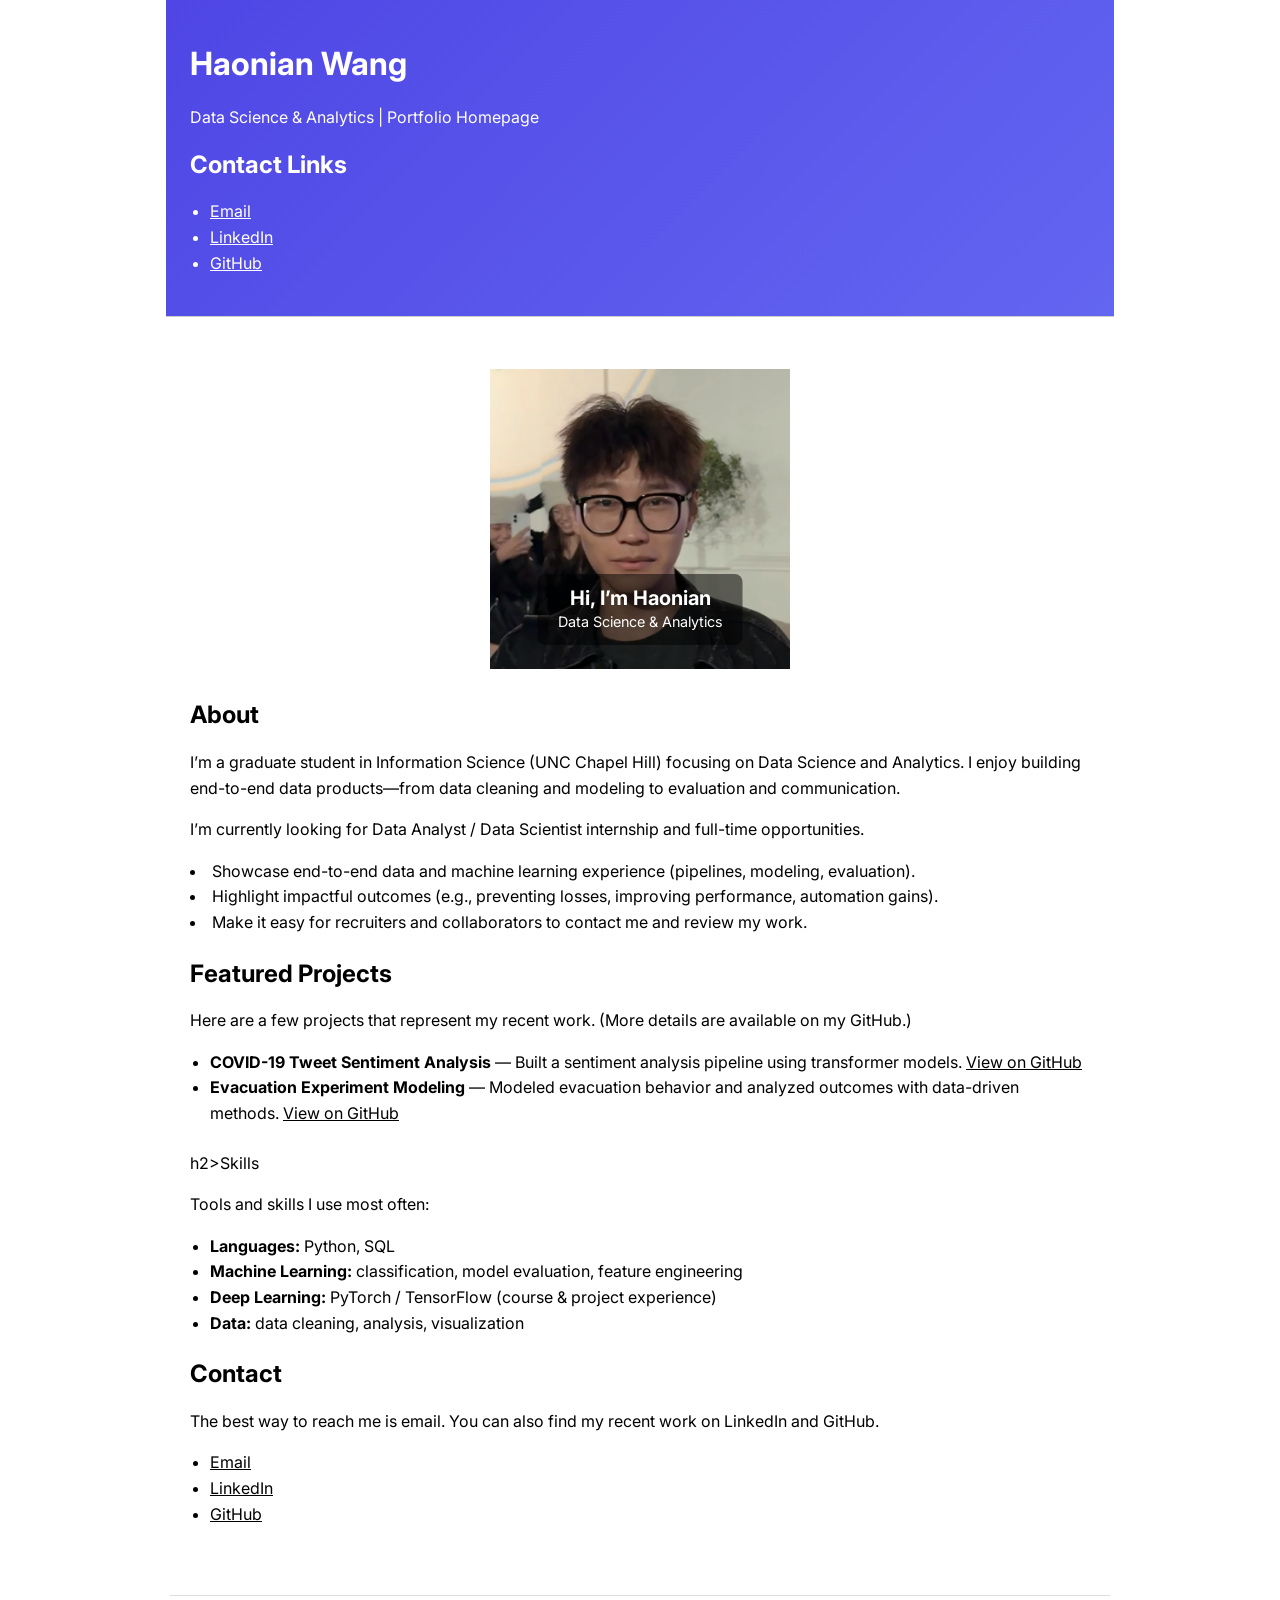
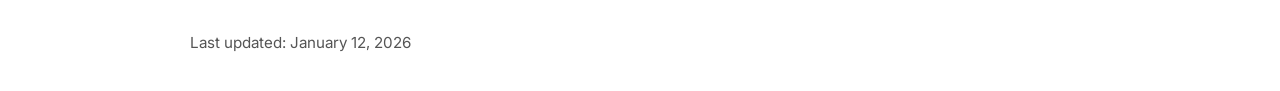
==== index.html @ ef5aeaaf "Add files via upload" ====
<!doctype html>
<html lang="en">
<head>
  <meta charset="utf-8">
  <meta name="viewport" content="width=device-width, initial-scale=1">
  <title>Haonian Wang | Homepage</title>
  <link rel="stylesheet" href="styles.css">
  <link rel="preconnect" href="https://fonts.googleapis.com">
  <link rel="preconnect" href="https://fonts.gstatic.com" crossorigin>
  <link href="https://fonts.googleapis.com/css2?family=Inter:wght@400;600;700&display=swap" rel="stylesheet">

</head>

<body>
<header>
  <h1>Haonian Wang</h1>
  <p>Data Science & Analytics | Portfolio Homepage</p>

  <nav aria-label="Contact links">
    <h2>Contact Links</h2>
    <ul>
      <li><a href="mailto:frankwhn0227@outlook.com">Email</a></li>
<li>
  <a href="https://www.linkedin.com/in/haonian-wang-465636354"
     target="_blank"
     rel="noopener">
    LinkedIn
  </a>
</li>

      <li><a href="https://github.com/Havent-seen" target="_blank" rel="noopener">GitHub</a></li>
    </ul>
  </nav>
</header>

<main>
  <section id="hero">
    <img src="profile.jpg" alt="Portrait of Haonian Wang">
    <div class="hero-text">
      <h2>Hi, I’m Haonian</h2>
      <p>Data Science & Analytics</p>
    </div>
  </section>

  <section id="about">
    <h2>About</h2>
    <p>
      I’m a graduate student in Information Science (UNC Chapel Hill) focusing on Data Science and Analytics.
    I enjoy building end-to-end data products—from data cleaning and modeling to evaluation and communication.
    </p>
    <p>
	I’m currently looking for Data Analyst / Data Scientist internship and full-time opportunities.
    </p>
      <li>Showcase end-to-end data and machine learning experience (pipelines, modeling, evaluation).</li>
      <li>Highlight impactful outcomes (e.g., preventing losses, improving performance, automation gains).</li>
      <li>Make it easy for recruiters and collaborators to contact me and review my work.</li>
    </ul>
  </section>

  <section id="projects">
    <h2>Featured Projects</h2>
    <p>
      Here are a few projects that represent my recent work. (More details are available on my GitHub.)
    </p>
    <ul>
      <li>
      <strong>COVID-19 Tweet Sentiment Analysis</strong> — Built a sentiment analysis pipeline using transformer models.
      <a href="https://github.com/Havent-seen" target="_blank" rel="noopener">View on GitHub</a>
      </li>
      <li>
      <strong>Evacuation Experiment Modeling</strong> — Modeled evacuation behavior and analyzed outcomes with data-driven methods.
      <a href="https://github.com/Havent-seen" target="_blank" rel="noopener">View on GitHub</a>
      </li>
    </ul>
  </section>

  <section id="skills">
    h2>Skills</h2>
    <p>Tools and skills I use most often:</p>
    <ul>
      <li><strong>Languages:</strong> Python, SQL</li>
      <li><strong>Machine Learning:</strong> classification, model evaluation, feature engineering</li>
      <li><strong>Deep Learning:</strong> PyTorch / TensorFlow (course & project experience)</li>
      <li><strong>Data:</strong> data cleaning, analysis, visualization</li>
    </ul>
  </section>

  <section id="contact">
    <h2>Contact</h2>
    <p>
       The best way to reach me is email. You can also find my recent work on LinkedIn and GitHub.
    <ul>
      <li><a href="mailto:frankwhn0227@outlook.com">Email</a></li>
      <li><a href="https://www.linkedin.com/in/haonian-wang-465636354" target="_blank" rel="noopener">LinkedIn</a></li>
      <li><a href="https://github.com/Havent-seen" target="_blank" rel="noopener">GitHub</a></li>
    </ul>
  </section>
</main>

  <footer>
    <p>Last updated: <time datetime="2026-01-12">January 12, 2026</time></p>
  </footer>
</body>
</html>
---- styles.css ----
body {
  margin: 0;
  font-family: "Inter", system-ui, -apple-system, "Segoe UI", Roboto, Arial, sans-serif;
  line-height: 1.6;
  margin: 0;
  padding: 0;
}

header, main, footer {
  max-width: 900px;
  margin: 0 auto;
  padding: 1.25rem;
}

header {
  border-bottom: 1px solid #ccc;
  padding: 1.5rem;

  /* NEW: gradient background */
  background: linear-gradient(135deg, #4f46e5, #6366f1);
  color: #ffffff;
}

header h1,
header p,
header a {
  color: #ffffff;
}


.subtitle {
  margin-top: 0.25rem;
  color: #555;
}

section {
  margin-top: 1.5rem;
}

h1, h2 {
  line-height: 1.2;
}

ul, ol {
  padding-left: 1.25rem;
}

a {
  color: inherit;
}

a:focus {
  outline: 2px solid #000;
  outline-offset: 2px;
}

footer {
  border-top: 1px solid #ddd;
  margin-top: 2rem;
  color: #555;
  font-size: 0.95rem;
}

#hero img {
  max-width: 300px;
  width: 100%;
  height: auto;
  display: block;
  margin: 2rem auto;
  filter: grayscale(20%);
}

#hero {
  position: relative;
  text-align: center;
}

.hero-text {
  position: absolute;
  bottom: 1.5rem;
  left: 50%;
  transform: translateX(-50%);
  color: #ffffff;
  background: rgba(0, 0, 0, 0.5);
  padding: 0.75rem 1.25rem;
  border-radius: 0.5rem;
}

.hero-text h2 {
  margin: 0;
  font-size: 1.25rem;
}

.hero-text p {
  margin: 0;
  font-size: 0.9rem;
}
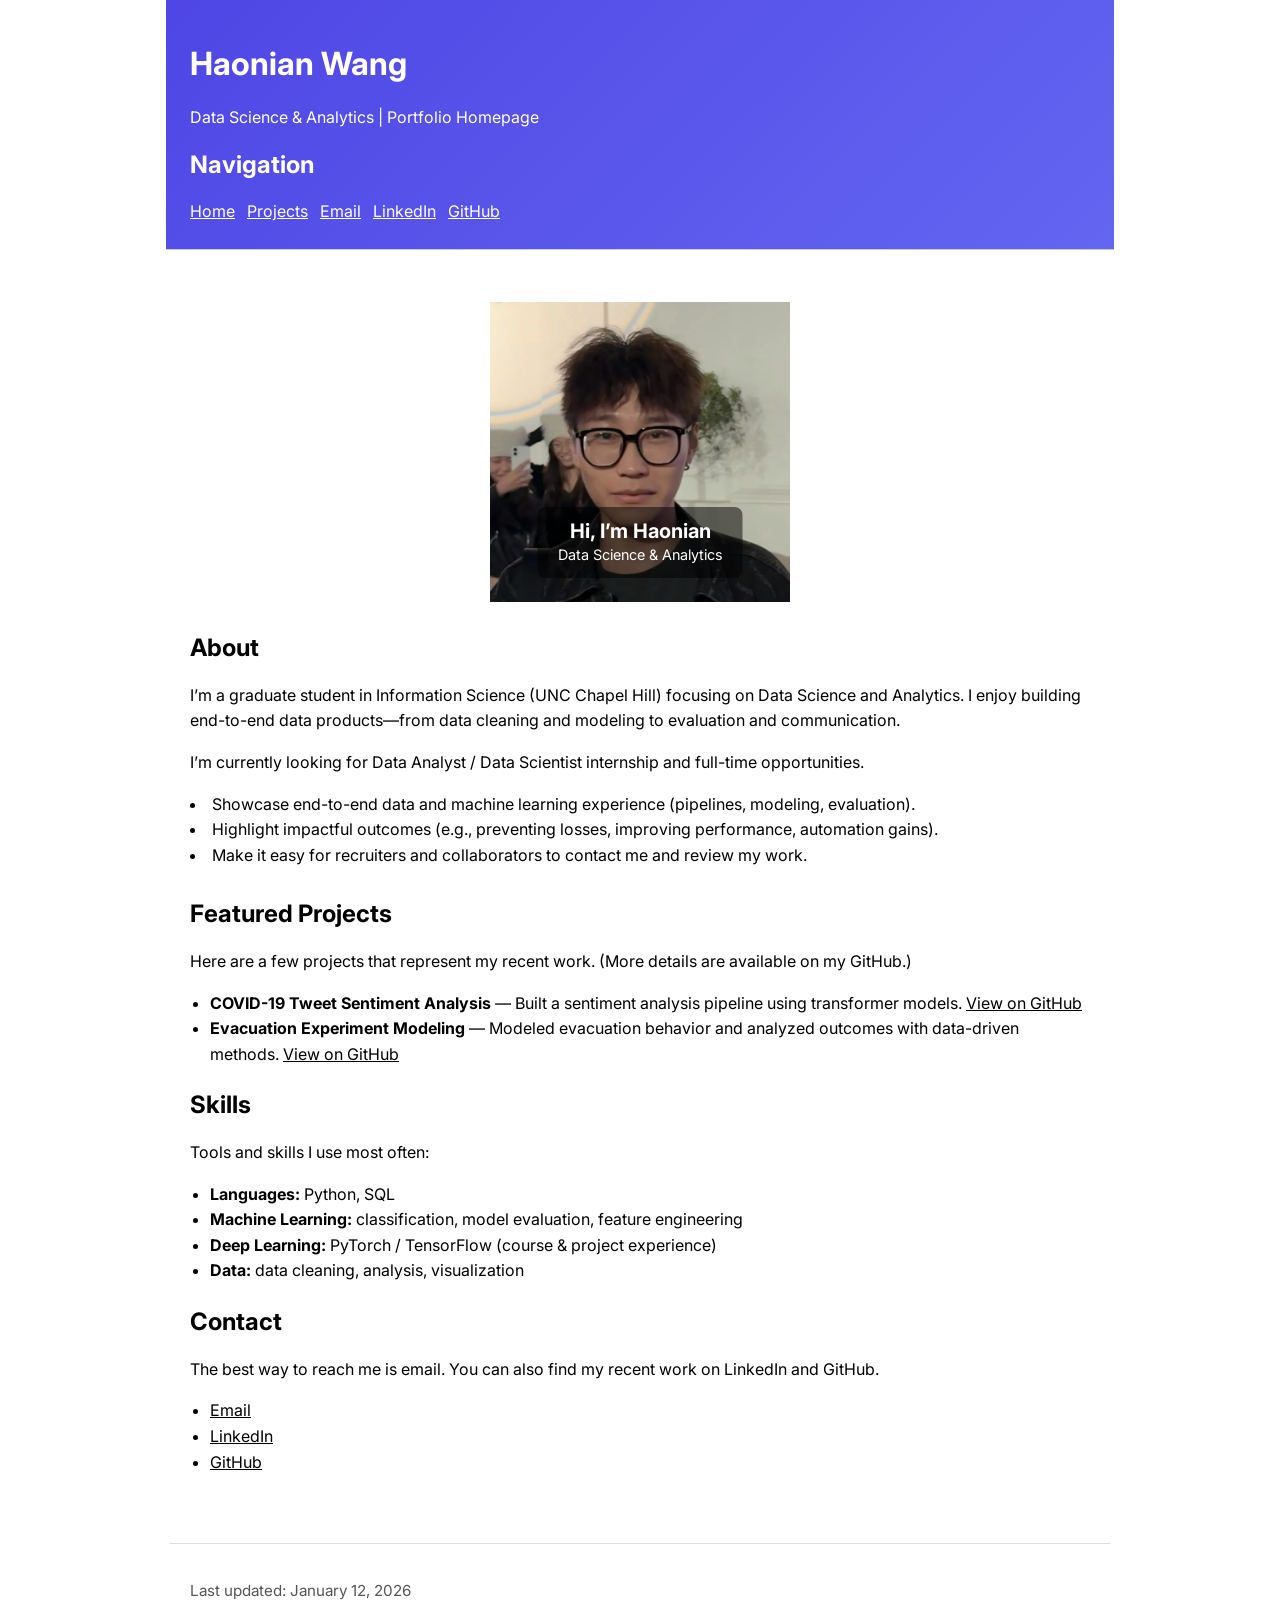
==== commit eb97b040: "Add files via upload" ====
--- a/index.html
+++ b/index.html
@@ -16,21 +16,23 @@
   <h1>Haonian Wang</h1>
   <p>Data Science & Analytics | Portfolio Homepage</p>
 
-  <nav aria-label="Contact links">
-    <h2>Contact Links</h2>
-    <ul>
-      <li><a href="mailto:frankwhn0227@outlook.com">Email</a></li>
-<li>
-  <a href="https://www.linkedin.com/in/haonian-wang-465636354"
-     target="_blank"
-     rel="noopener">
-    LinkedIn
-  </a>
-</li>
+<nav aria-label="Site navigation">
+  <h2>Navigation</h2>
+  <ul class="nav-links">
+    <li><a href="index.html">Home</a></li>
+    <li><a href="projects.html">Projects</a></li>
 
-      <li><a href="https://github.com/Havent-seen" target="_blank" rel="noopener">GitHub</a></li>
-    </ul>
-  </nav>
+    <li><a href="mailto:frankwhn0227@outlook.com">Email</a></li>
+    <li>
+      <a href="https://www.linkedin.com/in/haonian-wang-465636354"
+         target="_blank"
+         rel="noopener">
+        LinkedIn
+      </a>
+    </li>
+    <li><a href="https://github.com/Havent-seen" target="_blank" rel="noopener">GitHub</a></li>
+  </ul>
+</nav>
 </header>
 
 <main>
@@ -75,7 +77,7 @@
   </section>
 
   <section id="skills">
-    h2>Skills</h2>
+    <h2>Skills</h2>
     <p>Tools and skills I use most often:</p>
     <ul>
       <li><strong>Languages:</strong> Python, SQL</li>
@@ -89,6 +91,7 @@
     <h2>Contact</h2>
     <p>
        The best way to reach me is email. You can also find my recent work on LinkedIn and GitHub.
+    </p>
     <ul>
       <li><a href="mailto:frankwhn0227@outlook.com">Email</a></li>
       <li><a href="https://www.linkedin.com/in/haonian-wang-465636354" target="_blank" rel="noopener">LinkedIn</a></li>
--- a/styles.css
+++ b/styles.css
@@ -95,3 +95,76 @@
   margin: 0;
   font-size: 0.9rem;
 }
+
+.nav-links {
+  list-style: none;
+  padding: 0;
+  margin: 0.75rem 0 0;
+  display: flex;
+  flex-wrap: wrap;
+  gap: 0.75rem;
+  align-items: center;
+}
+
+.nav-links li {
+  margin: 0;
+}
+
+
+#projects {
+  margin-top: 2rem;
+}
+
+.projects-grid {
+  display: grid;
+  grid-template-columns: 1fr;
+  gap: 2rem;
+  margin-top: 1rem;
+}
+
+#projects article {
+  display: flex;
+  flex-direction: column;
+  gap: 0.75rem;
+  padding: 1.5rem;
+  border: 1px solid #ddd;
+  border-radius: 0.5rem;
+}
+
+.project-body {
+  display: flex;
+  flex-direction: column;
+  gap: 0.5rem;
+}
+
+.project-body h3,
+.project-body p {
+  margin: 0;
+}
+
+.project-img {
+  width: 100%;
+  height: auto;
+  display: block;
+  border-radius: 0.5rem;
+}
+
+@media (min-width: 800px) {
+  .projects-grid {
+    grid-template-columns: 1fr 1fr;
+  }
+
+  /* Inner layout changes: image + text side-by-side */
+  #projects article {
+    flex-direction: row;
+    align-items: flex-start;
+  }
+
+  .project-img {
+    width: 180px;
+    flex: 0 0 180px;
+  }
+  .project-body {
+    flex: 1;
+  }
+}
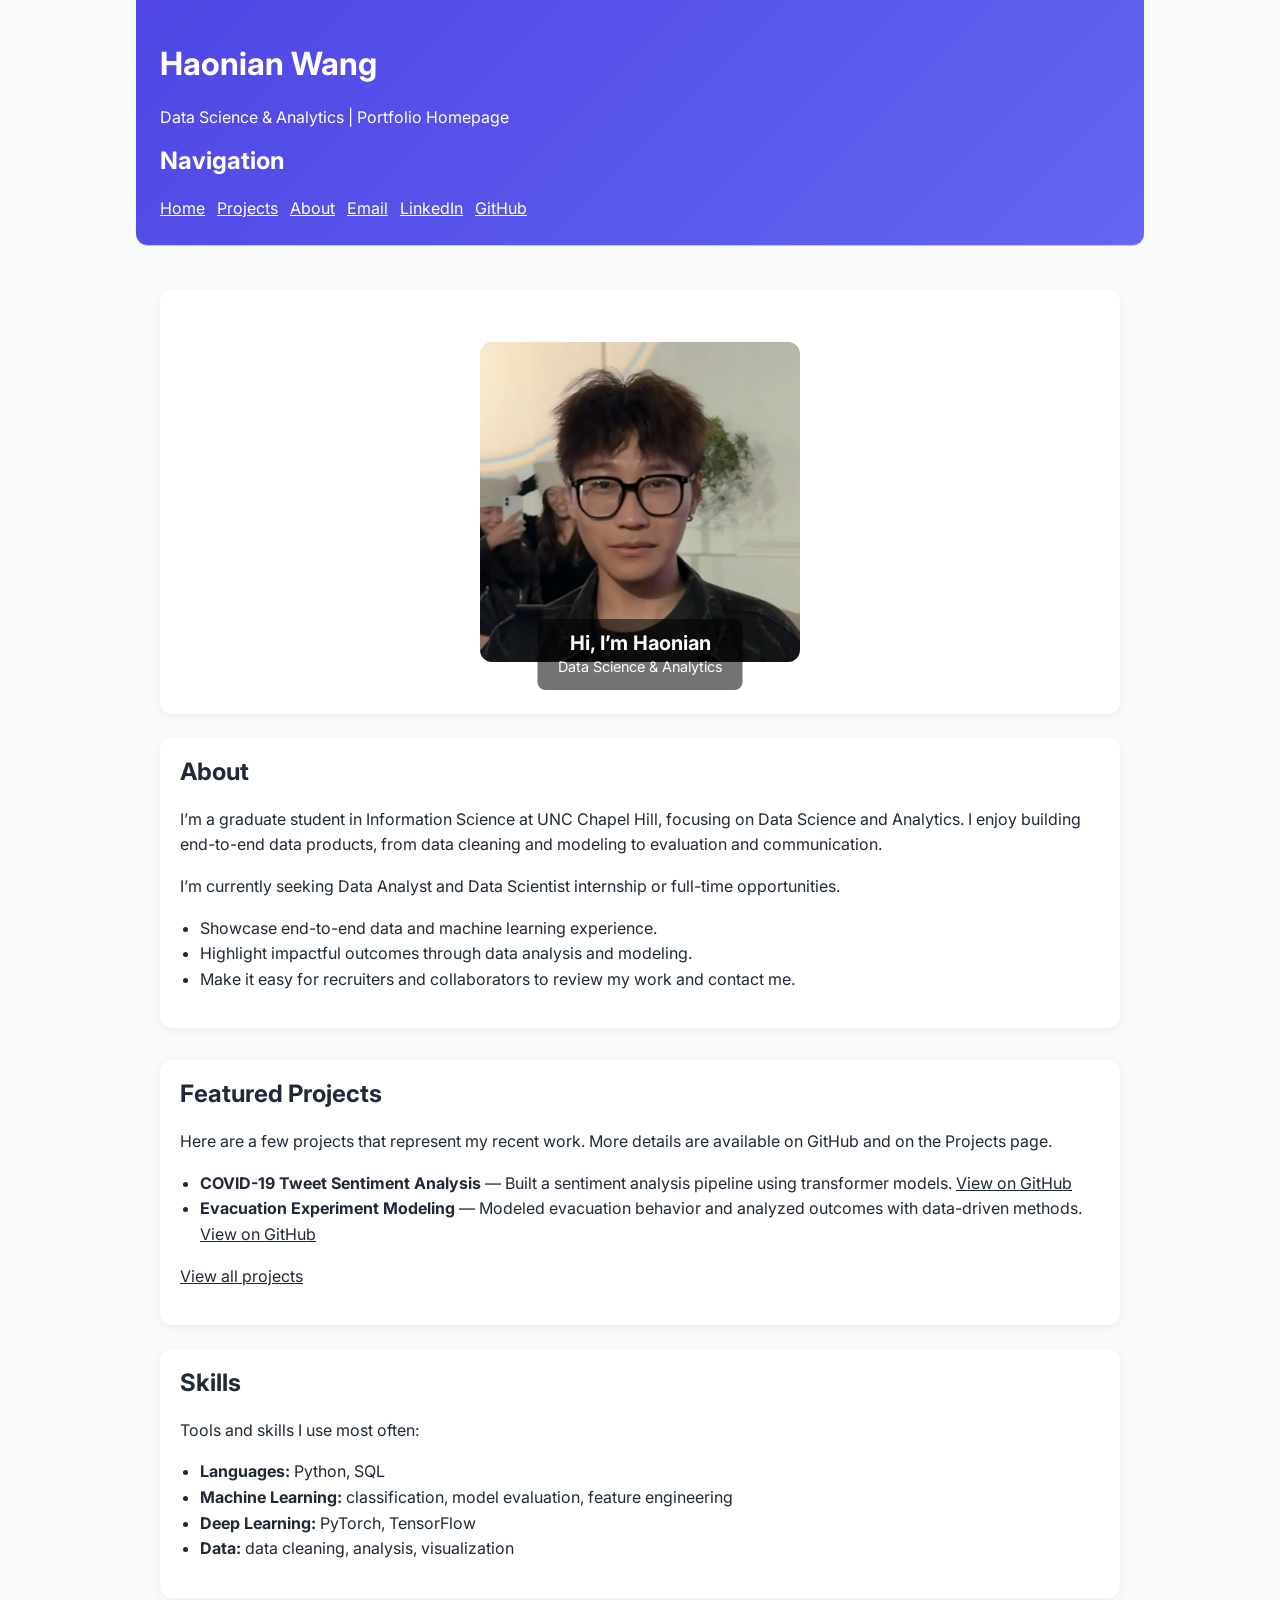
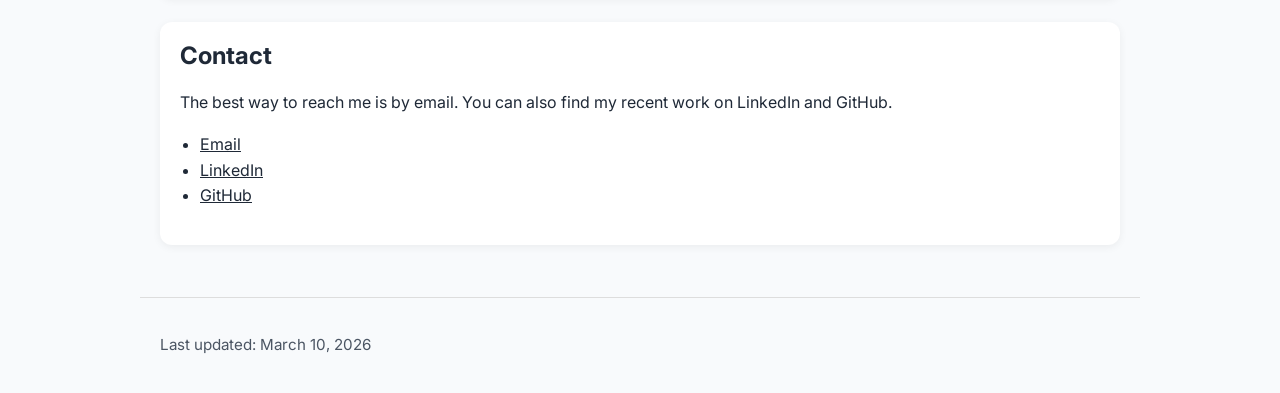
==== commit 11d01f4a: "Add files via upload" ====
--- a/index.html
+++ b/index.html
@@ -21,7 +21,7 @@
   <ul class="nav-links">
     <li><a href="index.html">Home</a></li>
     <li><a href="projects.html">Projects</a></li>
-
+    <li><a href="about.html">About</a></li>
     <li><a href="mailto:frankwhn0227@outlook.com">Email</a></li>
     <li>
       <a href="https://www.linkedin.com/in/haonian-wang-465636354"
@@ -47,33 +47,35 @@
   <section id="about">
     <h2>About</h2>
     <p>
-      I’m a graduate student in Information Science (UNC Chapel Hill) focusing on Data Science and Analytics.
-    I enjoy building end-to-end data products—from data cleaning and modeling to evaluation and communication.
+      I’m a graduate student in Information Science at UNC Chapel Hill, focusing on Data Science and Analytics.
+      I enjoy building end-to-end data products, from data cleaning and modeling to evaluation and communication.
     </p>
     <p>
-	I’m currently looking for Data Analyst / Data Scientist internship and full-time opportunities.
+      I’m currently seeking Data Analyst and Data Scientist internship or full-time opportunities.
     </p>
-      <li>Showcase end-to-end data and machine learning experience (pipelines, modeling, evaluation).</li>
-      <li>Highlight impactful outcomes (e.g., preventing losses, improving performance, automation gains).</li>
-      <li>Make it easy for recruiters and collaborators to contact me and review my work.</li>
+    <ul>
+      <li>Showcase end-to-end data and machine learning experience.</li>
+      <li>Highlight impactful outcomes through data analysis and modeling.</li>
+      <li>Make it easy for recruiters and collaborators to review my work and contact me.</li>
     </ul>
   </section>
 
   <section id="projects">
     <h2>Featured Projects</h2>
     <p>
-      Here are a few projects that represent my recent work. (More details are available on my GitHub.)
+      Here are a few projects that represent my recent work. More details are available on GitHub and on the Projects page.
     </p>
     <ul>
       <li>
-      <strong>COVID-19 Tweet Sentiment Analysis</strong> — Built a sentiment analysis pipeline using transformer models.
-      <a href="https://github.com/Havent-seen" target="_blank" rel="noopener">View on GitHub</a>
+        <strong>COVID-19 Tweet Sentiment Analysis</strong> — Built a sentiment analysis pipeline using transformer models.
+        <a href="https://github.com/Havent-seen" target="_blank" rel="noopener">View on GitHub</a>
       </li>
       <li>
-      <strong>Evacuation Experiment Modeling</strong> — Modeled evacuation behavior and analyzed outcomes with data-driven methods.
-      <a href="https://github.com/Havent-seen" target="_blank" rel="noopener">View on GitHub</a>
+        <strong>Evacuation Experiment Modeling</strong> — Modeled evacuation behavior and analyzed outcomes with data-driven methods.
+        <a href="https://github.com/Havent-seen" target="_blank" rel="noopener">View on GitHub</a>
       </li>
     </ul>
+    <p><a href="projects.html">View all projects</a></p>
   </section>
 
   <section id="skills">
@@ -82,7 +84,7 @@
     <ul>
       <li><strong>Languages:</strong> Python, SQL</li>
       <li><strong>Machine Learning:</strong> classification, model evaluation, feature engineering</li>
-      <li><strong>Deep Learning:</strong> PyTorch / TensorFlow (course & project experience)</li>
+      <li><strong>Deep Learning:</strong> PyTorch, TensorFlow</li>
       <li><strong>Data:</strong> data cleaning, analysis, visualization</li>
     </ul>
   </section>
@@ -90,7 +92,7 @@
   <section id="contact">
     <h2>Contact</h2>
     <p>
-       The best way to reach me is email. You can also find my recent work on LinkedIn and GitHub.
+      The best way to reach me is by email. You can also find my recent work on LinkedIn and GitHub.
     </p>
     <ul>
       <li><a href="mailto:frankwhn0227@outlook.com">Email</a></li>
@@ -100,8 +102,7 @@
   </section>
 </main>
 
-  <footer>
-    <p>Last updated: <time datetime="2026-01-12">January 12, 2026</time></p>
-  </footer>
-</body>
+<footer>
+  <p>Last updated: <time datetime="2026-03-10">March 10, 2026</time></p>
+</footer></body>
 </html>
--- a/styles.css
+++ b/styles.css
@@ -1,13 +1,16 @@
 body {
   margin: 0;
+  padding: 0;
   font-family: "Inter", system-ui, -apple-system, "Segoe UI", Roboto, Arial, sans-serif;
   line-height: 1.6;
-  margin: 0;
-  padding: 0;
-}
-
-header, main, footer {
-  max-width: 900px;
+  background-color: #f8fafc;
+  color: #1f2937;
+}
+
+header,
+main,
+footer {
+  max-width: 960px;
   margin: 0 auto;
   padding: 1.25rem;
 }
@@ -15,10 +18,9 @@
 header {
   border-bottom: 1px solid #ccc;
   padding: 1.5rem;
-
-  /* NEW: gradient background */
   background: linear-gradient(135deg, #4f46e5, #6366f1);
   color: #ffffff;
+  border-radius: 0 0 0.75rem 0.75rem;
 }
 
 header h1,
@@ -30,15 +32,25 @@
 
 .subtitle {
   margin-top: 0.25rem;
-  color: #555;
+  color: #e5e7eb;
 }
 
 section {
   margin-top: 1.5rem;
-}
-
-h1, h2 {
+  background-color: #ffffff;
+  padding: 1.25rem;
+  border-radius: 0.75rem;
+  box-shadow: 0 2px 8px rgba(0, 0, 0, 0.06);
+}
+
+h1,
+h2,
+h3 {
   line-height: 1.2;
+}
+
+h2 {
+  margin-top: 0;
 }
 
 ul, ol {
@@ -50,24 +62,25 @@
 }
 
 a:focus {
-  outline: 2px solid #000;
+  outline: 2px solid #111827;
   outline-offset: 2px;
 }
 
 footer {
   border-top: 1px solid #ddd;
   margin-top: 2rem;
-  color: #555;
+  color: #4b5563;
   font-size: 0.95rem;
 }
 
 #hero img {
-  max-width: 300px;
+  max-width: 320px;
   width: 100%;
   height: auto;
   display: block;
   margin: 2rem auto;
-  filter: grayscale(20%);
+  border-radius: 0.75rem;
+  filter: grayscale(15%);
 }
 
 #hero {
@@ -81,9 +94,10 @@
   left: 50%;
   transform: translateX(-50%);
   color: #ffffff;
-  background: rgba(0, 0, 0, 0.5);
+  background: rgba(0, 0, 0, 0.55);
   padding: 0.75rem 1.25rem;
   border-radius: 0.5rem;
+  text-align: center;
 }
 
 .hero-text h2 {
@@ -127,8 +141,9 @@
   flex-direction: column;
   gap: 0.75rem;
   padding: 1.5rem;
-  border: 1px solid #ddd;
-  border-radius: 0.5rem;
+  border: 1px solid #e5e7eb;
+  border-radius: 0.75rem;
+  background-color: #ffffff;
 }
 
 .project-body {
@@ -146,7 +161,7 @@
   width: 100%;
   height: auto;
   display: block;
-  border-radius: 0.5rem;
+  border-radius: 0.75rem;
 }
 
 @media (min-width: 800px) {
@@ -167,4 +182,47 @@
   .project-body {
     flex: 1;
   }
+}
+
+/* About page layout */
+#about-page {
+  display: flex;
+  flex-direction: column;
+  gap: 1.5rem;
+  margin-top: 2rem;
+}
+
+.about-image img {
+  width: 100%;
+  max-width: 320px;
+  height: auto;
+  display: block;
+  margin: 0 auto;
+  border-radius: 0.5rem;
+}
+
+.about-content {
+  display: flex;
+  flex-direction: column;
+  gap: 1rem;
+}
+
+.about-content h2,
+.about-content h3,
+.about-content p {
+  margin: 0;
+}
+
+@media (min-width: 800px) {
+  #about-page {
+    display: grid;
+    grid-template-columns: 1fr 2fr;
+    gap: 2rem;
+    align-items: start;
+  }
+
+  .about-image img {
+    max-width: 100%;
+    margin: 0;
+  }
 }
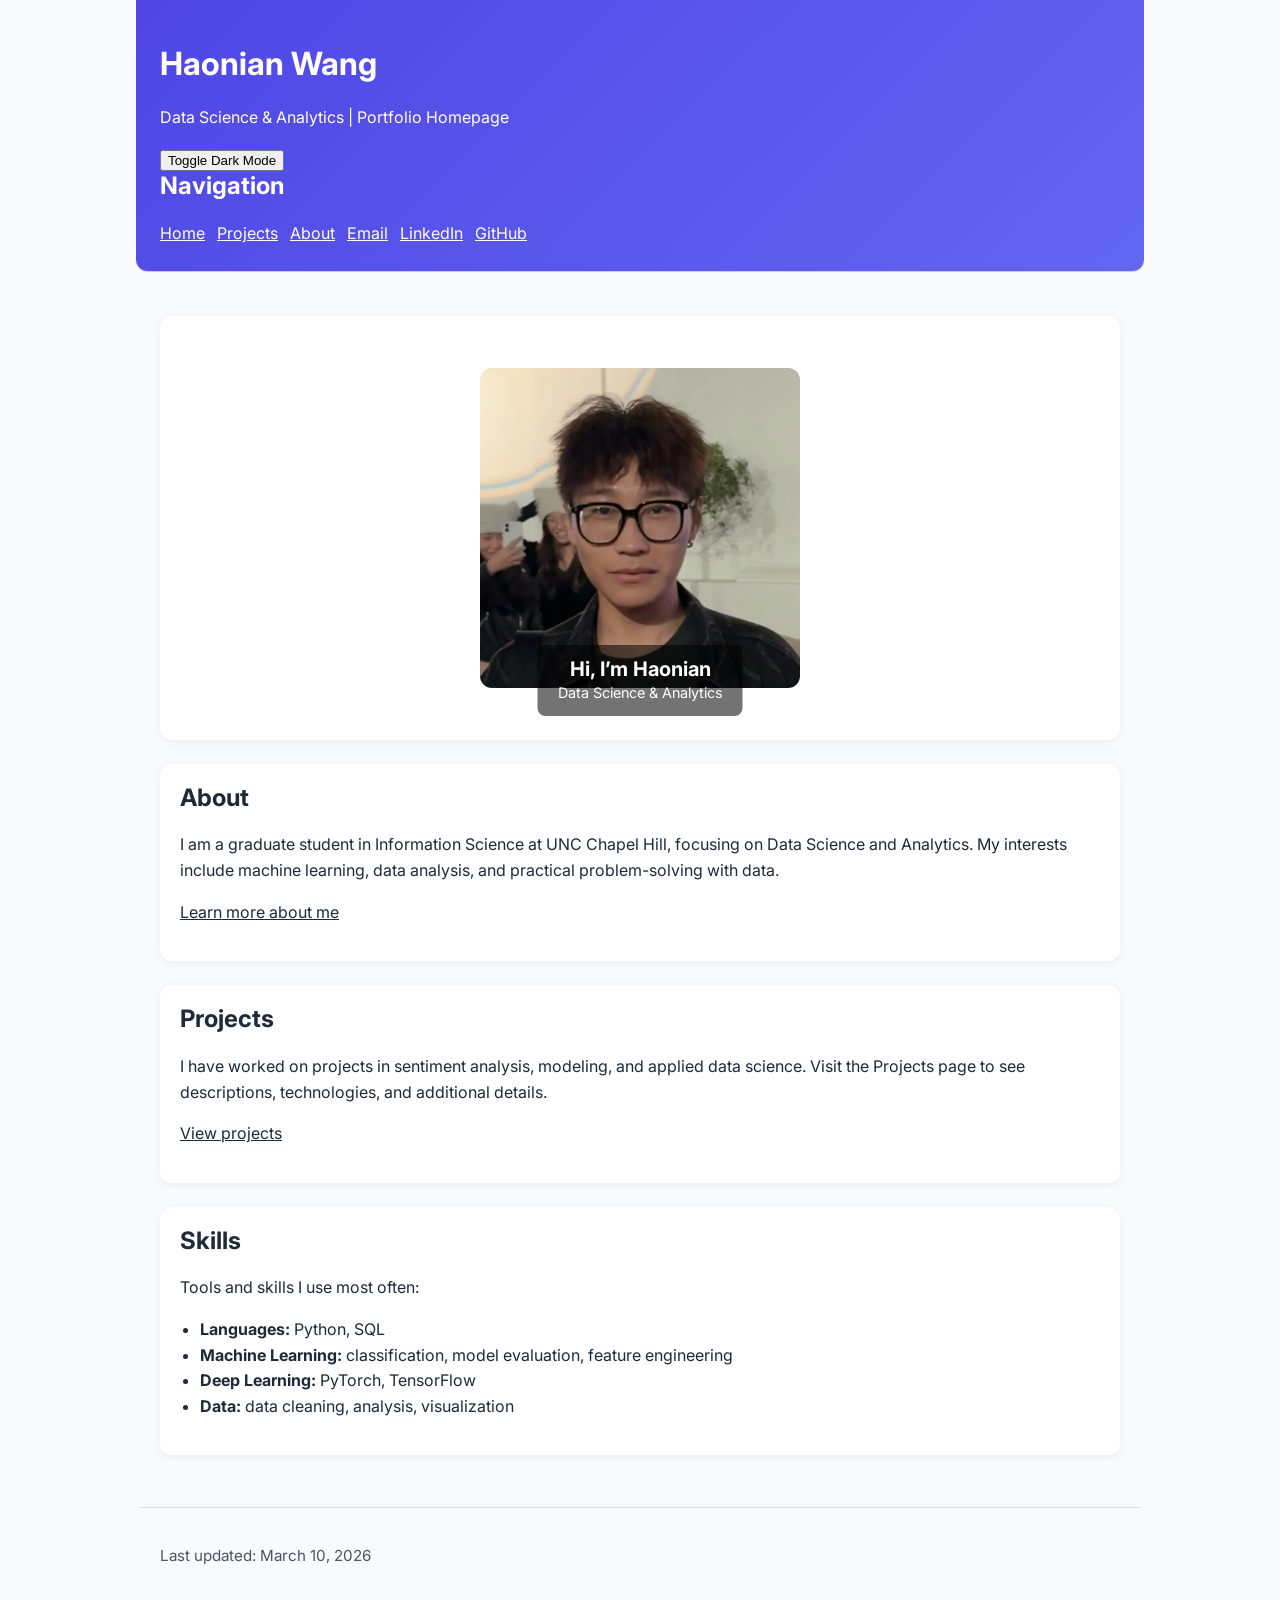
==== commit d0e176f2: "Add files via upload" ====
--- a/index.html
+++ b/index.html
@@ -15,7 +15,7 @@
 <header>
   <h1>Haonian Wang</h1>
   <p>Data Science & Analytics | Portfolio Homepage</p>
-
+  <button id="theme-toggle">Toggle Dark Mode</button>
 <nav aria-label="Site navigation">
   <h2>Navigation</h2>
   <ul class="nav-links">
@@ -44,38 +44,22 @@
     </div>
   </section>
 
-  <section id="about">
+  <section id="about-preview">
     <h2>About</h2>
     <p>
-      I’m a graduate student in Information Science at UNC Chapel Hill, focusing on Data Science and Analytics.
-      I enjoy building end-to-end data products, from data cleaning and modeling to evaluation and communication.
+      I am a graduate student in Information Science at UNC Chapel Hill, focusing on Data Science and Analytics.
+      My interests include machine learning, data analysis, and practical problem-solving with data.
     </p>
-    <p>
-      I’m currently seeking Data Analyst and Data Scientist internship or full-time opportunities.
-    </p>
-    <ul>
-      <li>Showcase end-to-end data and machine learning experience.</li>
-      <li>Highlight impactful outcomes through data analysis and modeling.</li>
-      <li>Make it easy for recruiters and collaborators to review my work and contact me.</li>
-    </ul>
+    <p><a href="about.html">Learn more about me</a></p>
   </section>
 
-  <section id="projects">
-    <h2>Featured Projects</h2>
+  <section id="projects-preview">
+    <h2>Projects</h2>
     <p>
-      Here are a few projects that represent my recent work. More details are available on GitHub and on the Projects page.
+      I have worked on projects in sentiment analysis, modeling, and applied data science.
+      Visit the Projects page to see descriptions, technologies, and additional details.
     </p>
-    <ul>
-      <li>
-        <strong>COVID-19 Tweet Sentiment Analysis</strong> — Built a sentiment analysis pipeline using transformer models.
-        <a href="https://github.com/Havent-seen" target="_blank" rel="noopener">View on GitHub</a>
-      </li>
-      <li>
-        <strong>Evacuation Experiment Modeling</strong> — Modeled evacuation behavior and analyzed outcomes with data-driven methods.
-        <a href="https://github.com/Havent-seen" target="_blank" rel="noopener">View on GitHub</a>
-      </li>
-    </ul>
-    <p><a href="projects.html">View all projects</a></p>
+    <p><a href="projects.html">View projects</a></p>
   </section>
 
   <section id="skills">
@@ -89,20 +73,11 @@
     </ul>
   </section>
 
-  <section id="contact">
-    <h2>Contact</h2>
-    <p>
-      The best way to reach me is by email. You can also find my recent work on LinkedIn and GitHub.
-    </p>
-    <ul>
-      <li><a href="mailto:frankwhn0227@outlook.com">Email</a></li>
-      <li><a href="https://www.linkedin.com/in/haonian-wang-465636354" target="_blank" rel="noopener">LinkedIn</a></li>
-      <li><a href="https://github.com/Havent-seen" target="_blank" rel="noopener">GitHub</a></li>
-    </ul>
-  </section>
 </main>
 
 <footer>
   <p>Last updated: <time datetime="2026-03-10">March 10, 2026</time></p>
-</footer></body>
+</footer>
+<script src="script.js"></script>
+</body>
 </html>
--- a/styles.css
+++ b/styles.css
@@ -225,4 +225,67 @@
     max-width: 100%;
     margin: 0;
   }
+}
+
+.hidden {
+  display: none;
+}
+
+.toggle-btn {
+  align-self: flex-start;
+  padding: 0.6rem 1rem;
+  border: none;
+  border-radius: 0.5rem;
+  background-color: #4f46e5;
+  color: #ffffff;
+  font: inherit;
+  cursor: pointer;
+}
+
+.toggle-btn:hover {
+  background-color: #4338ca;
+}
+
+.toggle-btn:focus {
+  outline: 2px solid #111827;
+  outline-offset: 2px;
+}
+
+.project-details {
+  margin-top: 0.75rem;
+  padding: 0.9rem 1rem;
+  background-color: #f3f4f6;
+  border-left: 4px solid #6366f1;
+  border-radius: 0.5rem;
+}
+
+.filter-buttons {
+  margin-top: 1rem;
+  display: flex;
+  gap: 0.5rem;
+}
+
+.filter-buttons button {
+  padding: 0.5rem 0.9rem;
+  border: none;
+  border-radius: 0.5rem;
+  background-color: #e5e7eb;
+  cursor: pointer;
+}
+
+.filter-buttons button:hover {
+  background-color: #d1d5db;
+}
+
+body.dark-mode {
+  background-color: #111827;
+  color: #f9fafb;
+}
+
+body.dark-mode section {
+  background-color: #1f2937;
+}
+
+body.dark-mode header {
+  background: #111827;
 }
